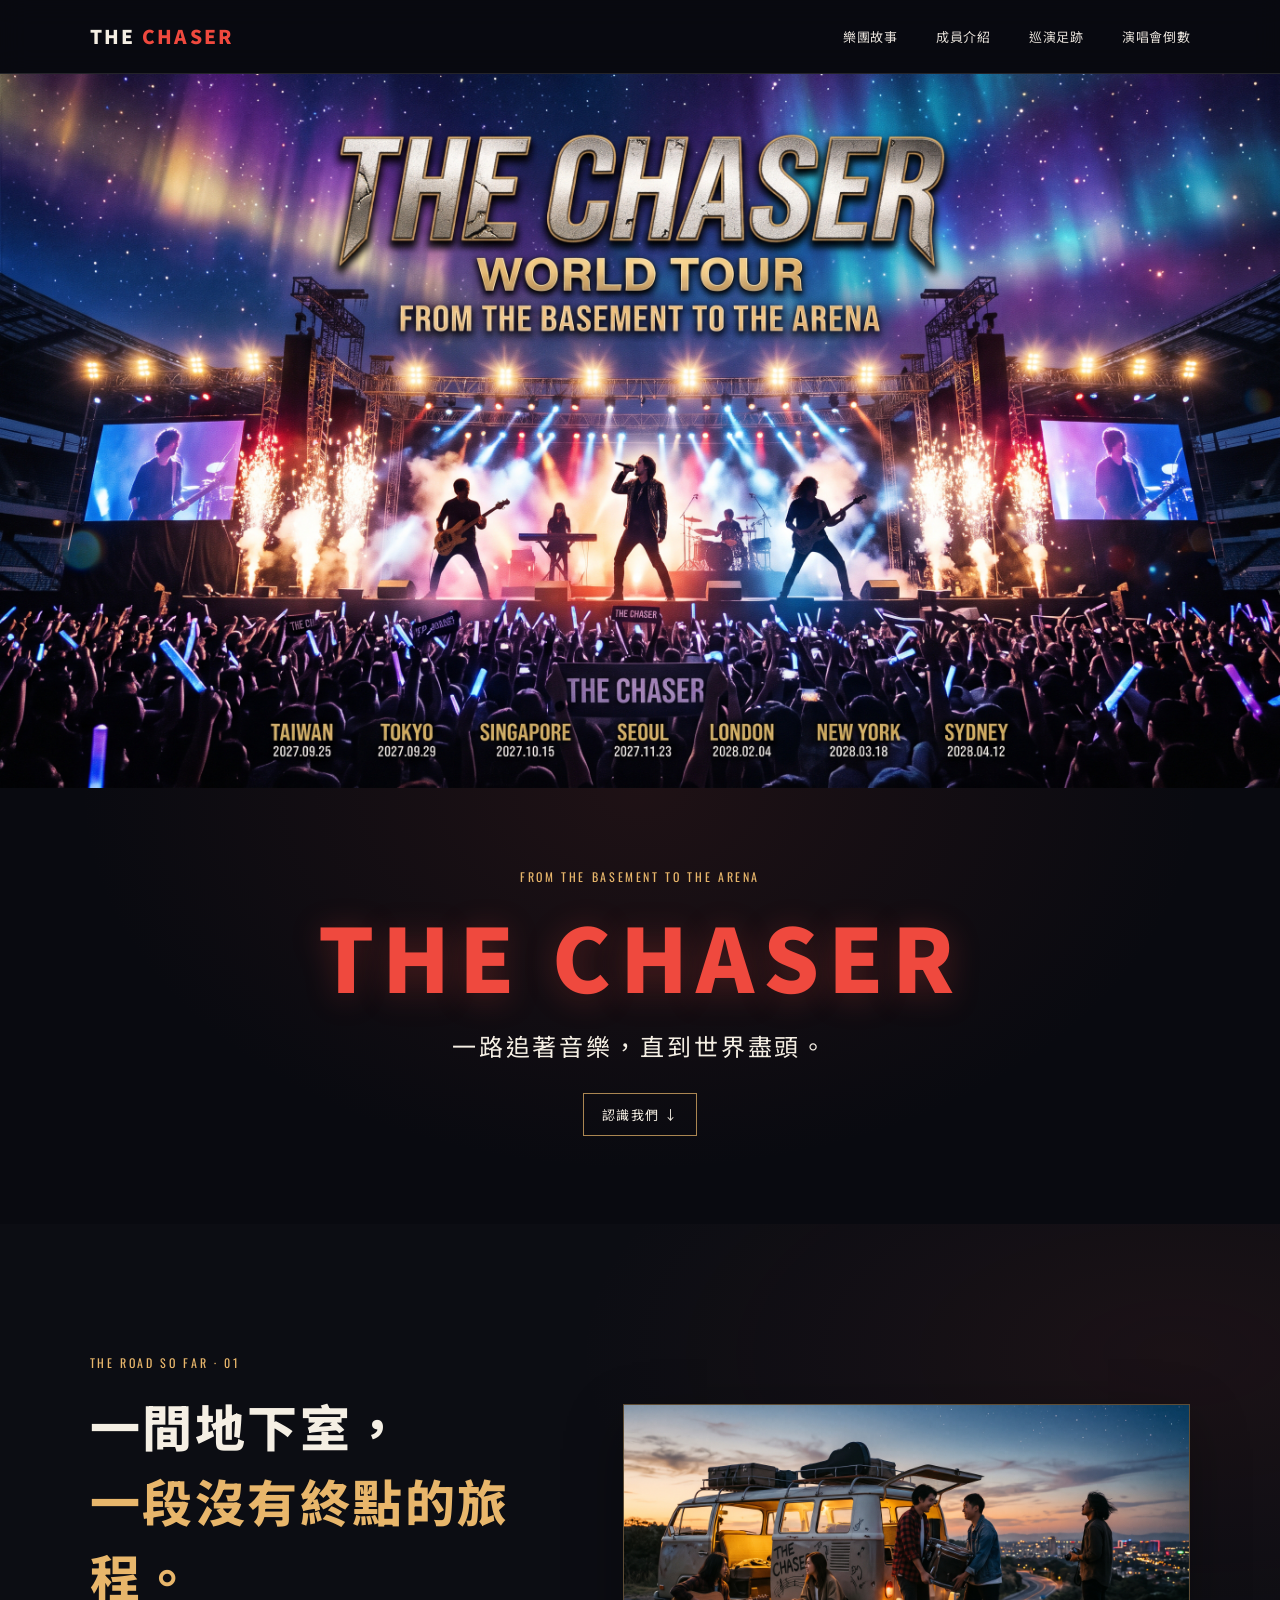
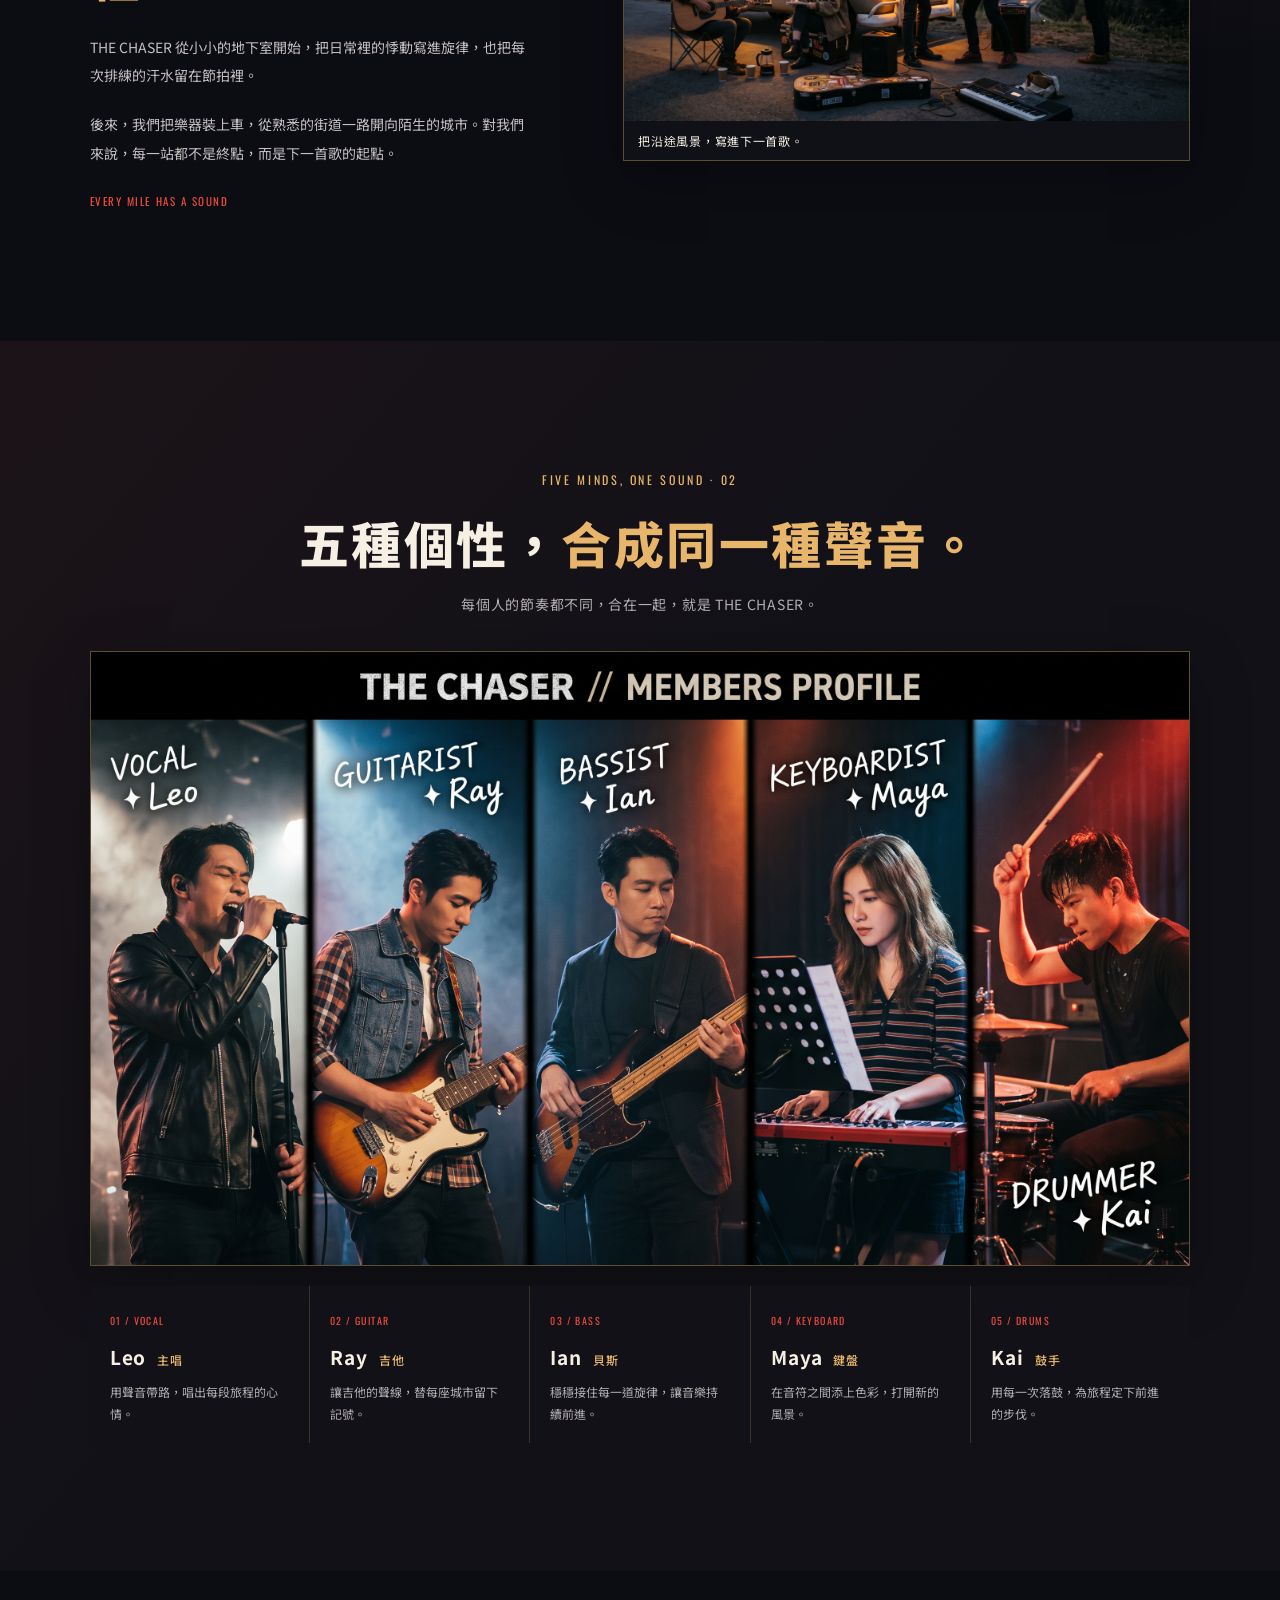
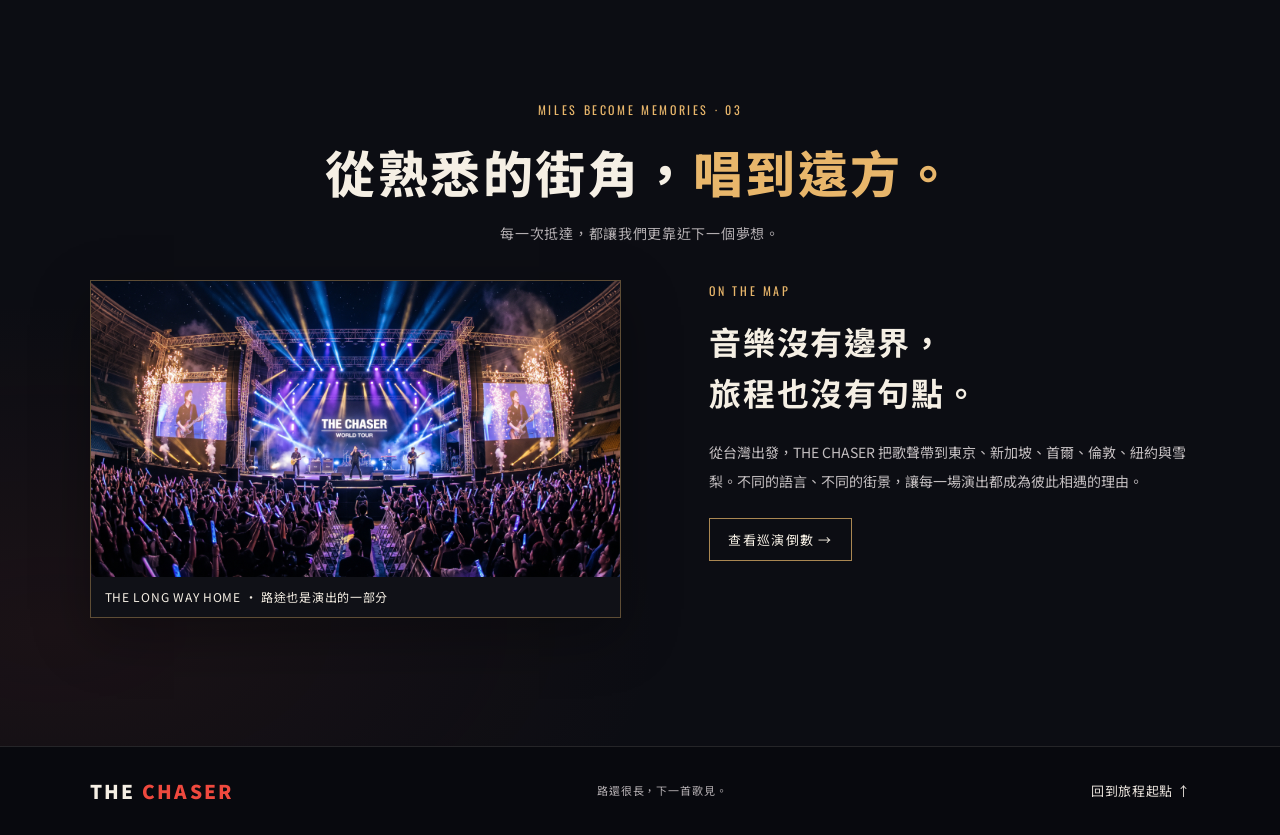
==== index.html @ 8a7b8b25 "1030" ====
<!DOCTYPE html>
<html lang="zh-Hant">
<head>
    <meta charset="UTF-8">
    <meta name="viewport" content="width=device-width, initial-scale=1.0">
    <meta name="theme-color" content="#090a10">
    <meta name="description" content="認識 THE CHASER：從地下室出發，帶著搖滾一路走向世界舞台。">
    <link rel="stylesheet" href="home.css">
    <title>THE CHASER｜從地下室到世界舞台</title>
</head>
<body>
    <header class="site-header">
        <a class="brand" href="#home" aria-label="THE CHASER 首頁">THE <span>CHASER</span></a>
        <nav class="site-nav" aria-label="主要導覽">
            <a href="#story">樂團故事</a>
            <a href="#members">成員介紹</a>
            <a href="#tour">巡演足跡</a>
            <a href="countdown.html">演唱會倒數</a>
        </nav>
    </header>

    <main>
        <section class="hero" id="home" aria-labelledby="hero-title">
            <figure class="hero-artwork">
                <img src="images/主視覺.jpg" alt="THE CHASER 世界巡演主視覺" fetchpriority="high" decoding="async" width="2752" height="1536">
            </figure>
            <div class="hero-content">
                <p class="eyebrow">FROM THE BASEMENT TO THE ARENA</p>
                <h1 id="hero-title">THE CHASER</h1>
                <p>一路追著音樂，直到世界盡頭。</p>
                <a class="hero-link" href="#story">認識我們 ↓</a>
            </div>
        </section>

        <section class="content-section story-section" id="story" aria-labelledby="story-title">
            <div class="section-inner story-layout">
                <div class="section-copy">
                    <p class="eyebrow">THE ROAD SO FAR · 01</p>
                    <h2 id="story-title">一間地下室，<br><span>一段沒有終點的旅程。</span></h2>
                    <p>THE CHASER 從小小的地下室開始，把日常裡的悸動寫進旋律，也把每次排練的汗水留在節拍裡。</p>
                    <p>後來，我們把樂器裝上車，從熟悉的街道一路開向陌生的城市。對我們來說，每一站都不是終點，而是下一首歌的起點。</p>
                    <span class="section-mark">EVERY MILE HAS A SOUND</span>
                </div>
                <figure class="band-photo">
                    <img src="images/故事.jpg" alt="THE CHASER 團員帶著樂器，在旅途中交流音樂" loading="lazy" decoding="async" width="2752" height="1536">
                    <figcaption>把沿途風景，寫進下一首歌。</figcaption>
                </figure>
            </div>
        </section>

        <section class="content-section members-section" id="members" aria-labelledby="members-title">
            <div class="section-inner">
                <div class="section-heading">
                    <p class="eyebrow">FIVE MINDS, ONE SOUND · 02</p>
                    <h2 id="members-title">五種個性，<span>合成同一種聲音。</span></h2>
                    <p>每個人的節奏都不同，合在一起，就是 THE CHASER。</p>
                </div>
                <figure class="band-photo members-photo">
                    <img src="images/介紹.jpg" alt="THE CHASER 五位成員與各自的樂器" loading="lazy" decoding="async" width="2752" height="1536">
                </figure>
                <div class="member-grid">
                    <article class="member-card">
                        <span class="member-number">01 / VOCAL</span>
                        <h3>Leo <span>主唱</span></h3>
                        <p>用聲音帶路，唱出每段旅程的心情。</p>
                    </article>
                    <article class="member-card">
                        <span class="member-number">02 / GUITAR</span>
                        <h3>Ray <span>吉他</span></h3>
                        <p>讓吉他的聲線，替每座城市留下記號。</p>
                    </article>
                    <article class="member-card">
                        <span class="member-number">03 / BASS</span>
                        <h3>Ian <span>貝斯</span></h3>
                        <p>穩穩接住每一道旋律，讓音樂持續前進。</p>
                    </article>
                    <article class="member-card">
                        <span class="member-number">04 / KEYBOARD</span>
                        <h3>Maya <span>鍵盤</span></h3>
                        <p>在音符之間添上色彩，打開新的風景。</p>
                    </article>
                    <article class="member-card">
                        <span class="member-number">05 / DRUMS</span>
                        <h3>Kai <span>鼓手</span></h3>
                        <p>用每一次落鼓，為旅程定下前進的步伐。</p>
                    </article>
                </div>
            </div>
        </section>

        <section class="content-section tour-section" id="tour" aria-labelledby="tour-title">
            <div class="section-inner">
                <div class="section-heading">
                    <p class="eyebrow">MILES BECOME MEMORIES · 03</p>
                    <h2 id="tour-title">從熟悉的街角，<span>唱到遠方。</span></h2>
                    <p>每一次抵達，都讓我們更靠近下一個夢想。</p>
                </div>
                <div class="tour-layout">
                    <figure class="band-photo tour-photo">
                        <img src="images/背景.jpg" alt="THE CHASER 團員與樂器停在夜色中的城市山坡" loading="lazy" decoding="async" width="2752" height="1536">
                        <figcaption>THE LONG WAY HOME · 路途也是演出的一部分</figcaption>
                    </figure>
                    <div class="section-copy tour-copy">
                        <p class="eyebrow">ON THE MAP</p>
                        <h3>音樂沒有邊界，<br>旅程也沒有句點。</h3>
                        <p>從台灣出發，THE CHASER 把歌聲帶到東京、新加坡、首爾、倫敦、紐約與雪梨。不同的語言、不同的街景，讓每一場演出都成為彼此相遇的理由。</p>
                        <a class="hero-link" href="countdown.html">查看巡演倒數 →</a>
                    </div>
                </div>
            </div>
        </section>
    </main>

    <footer class="site-footer">
        <a class="brand" href="#home">THE <span>CHASER</span></a>
        <p>路還很長，下一首歌見。</p>
        <a class="back-to-top" href="#home">回到旅程起點 ↑</a>
    </footer>
</body>
</html>
---- home.css ----
@import url('https://fonts.googleapis.com/css2?family=Noto+Sans+TC:wght@400;500;600;700;800;900&family=Oswald:wght@400;500;600;700&display=swap');

:root {
    color-scheme: dark;
    --ink: #090a10;
    --panel: #101117;
    --paper: #f5efe4;
    --muted: #b2adb0;
    --red: #ef493e;
    --gold: #e8b66b;
    --header-height: 74px;
}

* {
    box-sizing: border-box;
}

html {
    scroll-behavior: smooth;
    scroll-padding-top: calc(var(--header-height) + 20px);
}

body {
    min-width: 320px;
    margin: 0;
    background: var(--ink);
    color: var(--paper);
    font-family: 'Noto Sans TC', 'Microsoft JhengHei', sans-serif;
    line-height: 1.8;
}

a {
    color: inherit;
}

.site-header {
    position: fixed;
    inset: 0 0 auto;
    z-index: 10;
    display: flex;
    align-items: center;
    justify-content: space-between;
    min-height: var(--header-height);
    padding: 0 clamp(22px, 7vw, 112px);
    border-bottom: 1px solid rgb(245 239 228 / 12%);
    background: rgb(9 10 16 / 88%);
    backdrop-filter: blur(14px);
}

.brand {
    color: var(--paper);
    font-size: 19px;
    font-weight: 900;
    letter-spacing: .12em;
    text-decoration: none;
    white-space: nowrap;
}

.brand span {
    color: var(--red);
}

.site-nav {
    display: flex;
    gap: clamp(14px, 3vw, 40px);
}

.site-nav a,
.back-to-top {
    color: #e6e0d9;
    font-size: 13px;
    letter-spacing: .05em;
    text-decoration: none;
    transition: color .2s ease;
}

.site-nav a:hover,
.site-nav a:focus-visible,
.back-to-top:hover,
.back-to-top:focus-visible {
    color: var(--gold);
}

.hero {
    padding-top: var(--header-height);
    text-align: center;
}

.hero-artwork {
    margin: 0;
    background: var(--ink);
}

.hero-artwork img,
.band-photo img {
    display: block;
    width: 100%;
    height: auto;
}

.hero-content {
    padding: clamp(38px, 7vw, 78px) 24px clamp(50px, 8vw, 88px);
    background: radial-gradient(ellipse at center top, rgb(117 47 42 / 20%), transparent 62%);
}

.eyebrow {
    margin: 0 0 14px;
    color: var(--gold);
    font-family: 'Oswald', sans-serif;
    font-size: 12px;
    letter-spacing: .22em;
}

.hero h1 {
    margin: 0;
    color: var(--red);
    font-size: clamp(42px, 9vw, 88px);
    font-weight: 900;
    letter-spacing: .1em;
    line-height: 1.2;
    overflow-wrap: anywhere;
    text-shadow: 0 4px 32px rgb(239 73 62 / 28%);
}

.hero-content > p:not(.eyebrow) {
    margin: 16px 0 0;
    color: var(--paper);
    font-size: clamp(16px, 2.5vw, 24px);
    letter-spacing: .12em;
}

.hero-link {
    display: inline-flex;
    margin-top: 26px;
    padding: 9px 18px;
    border: 1px solid rgb(232 182 107 / 72%);
    color: var(--paper);
    font-size: 13px;
    letter-spacing: .1em;
    text-decoration: none;
    transition: background .2s ease, color .2s ease;
}

.hero-link:hover,
.hero-link:focus-visible {
    background: var(--gold);
    color: var(--ink);
}

.content-section {
    padding: clamp(76px, 10vw, 136px) clamp(22px, 7vw, 112px);
    scroll-margin-top: var(--header-height);
}

.section-inner {
    width: min(1120px, 100%);
    margin: 0 auto;
}

.story-section {
    background:
        radial-gradient(ellipse at 92% 18%, rgb(117 47 42 / 14%), transparent 36%),
        #0c0d13;
}

.story-layout,
.tour-layout {
    display: grid;
    grid-template-columns: .88fr 1.12fr;
    align-items: center;
    gap: clamp(32px, 7vw, 88px);
}

.section-copy h2,
.section-heading h2 {
    margin: 0;
    color: var(--paper);
    font-size: clamp(30px, 4.5vw, 50px);
    font-weight: 800;
    letter-spacing: .05em;
    line-height: 1.5;
}

.section-copy h2 span,
.section-heading h2 span {
    color: var(--gold);
}

.section-copy > p:not(.eyebrow) {
    max-width: 490px;
    margin: 20px 0 0;
    color: #c3bec0;
    font-size: 14px;
    line-height: 2.05;
}

.section-mark {
    display: inline-block;
    margin-top: 24px;
    color: var(--red);
    font-family: 'Oswald', sans-serif;
    font-size: 11px;
    letter-spacing: .14em;
    overflow-wrap: anywhere;
}

.band-photo {
    min-width: 0;
    margin: 0;
    overflow: hidden;
    border: 1px solid rgb(232 182 107 / 36%);
    background: var(--panel);
    box-shadow: 0 18px 55px rgb(0 0 0 / 30%);
}

.band-photo figcaption {
    padding: 9px 14px;
    color: var(--paper);
    font-size: 12px;
    letter-spacing: .06em;
}

.members-section {
    background:
        linear-gradient(130deg, rgb(80 31 32 / 17%), transparent 48%),
        #111117;
}

.section-heading {
    margin: 0 0 34px;
    text-align: center;
}

.section-heading > p:last-child {
    margin: 12px 0 0;
    color: var(--muted);
    font-size: 14px;
    letter-spacing: .05em;
}

.member-grid {
    display: grid;
    grid-template-columns: repeat(5, minmax(0, 1fr));
    gap: 1px;
    margin-top: 20px;
    background: rgb(232 182 107 / 20%);
}

.member-card {
    min-height: 150px;
    padding: 18px clamp(12px, 1.8vw, 20px);
    background: #111117;
}

.member-number {
    color: var(--red);
    font-family: 'Oswald', sans-serif;
    font-size: 10px;
    letter-spacing: .14em;
}

.member-card h3,
.tour-copy h3 {
    margin: 7px 0 2px;
    color: var(--paper);
    font-size: 19px;
    letter-spacing: .05em;
}

.member-card h3 span {
    margin-left: 6px;
    color: var(--gold);
    font-size: 12px;
    font-weight: 500;
}

.member-card p {
    margin: 7px 0 0;
    color: var(--muted);
    font-size: 12px;
    line-height: 1.8;
}

.tour-section {
    background:
        radial-gradient(ellipse at 4% 85%, rgb(111 47 41 / 15%), transparent 35%),
        #0c0d13;
}

.tour-layout {
    grid-template-columns: 1.05fr .95fr;
    align-items: start;
}

.tour-copy h3 {
    margin: 0;
    font-size: clamp(22px, 3vw, 32px);
    line-height: 1.6;
}

.tour-copy .hero-link {
    margin-top: 22px;
}

.site-footer {
    display: flex;
    align-items: center;
    justify-content: space-between;
    gap: 20px;
    padding: 27px clamp(22px, 7vw, 112px);
    border-top: 1px solid rgb(245 239 228 / 12%);
    background: #08090e;
}

.site-footer p {
    margin: 0;
    color: var(--muted);
    font-size: 11px;
    letter-spacing: .08em;
}

:focus-visible {
    outline: 2px solid var(--gold);
    outline-offset: 4px;
}

@media (max-width: 760px) {
    :root {
        --header-height: 66px;
    }

    .site-header {
        padding: 0 16px;
    }

    .site-nav {
        gap: clamp(8px, 2vw, 16px);
    }

    .site-nav a {
        font-size: 11px;
        letter-spacing: 0;
    }

    .brand {
        font-size: 15px;
        letter-spacing: .04em;
    }

    .story-layout,
    .tour-layout {
        grid-template-columns: 1fr;
    }

    .story-layout {
        gap: 30px;
    }

    .tour-layout {
        gap: 28px;
    }

    .member-grid {
        grid-template-columns: repeat(2, minmax(0, 1fr));
    }

    .site-footer {
        flex-wrap: wrap;
    }
}

@media (max-width: 430px) {
    .site-header {
        padding: 0 10px;
    }

    .site-nav {
        gap: 7px;
    }

    .site-nav a {
        font-size: 10px;
    }

    .brand {
        font-size: 12px;
        letter-spacing: 0;
    }

    .member-grid {
        grid-template-columns: 1fr;
    }

    .site-footer {
        justify-content: center;
        text-align: center;
    }

    .site-footer p {
        order: 1;
        width: 100%;
    }
}

@media (prefers-reduced-motion: reduce) {
    html {
        scroll-behavior: auto;
    }

    *,
    *::before,
    *::after {
        transition-duration: .01ms !important;
    }
}
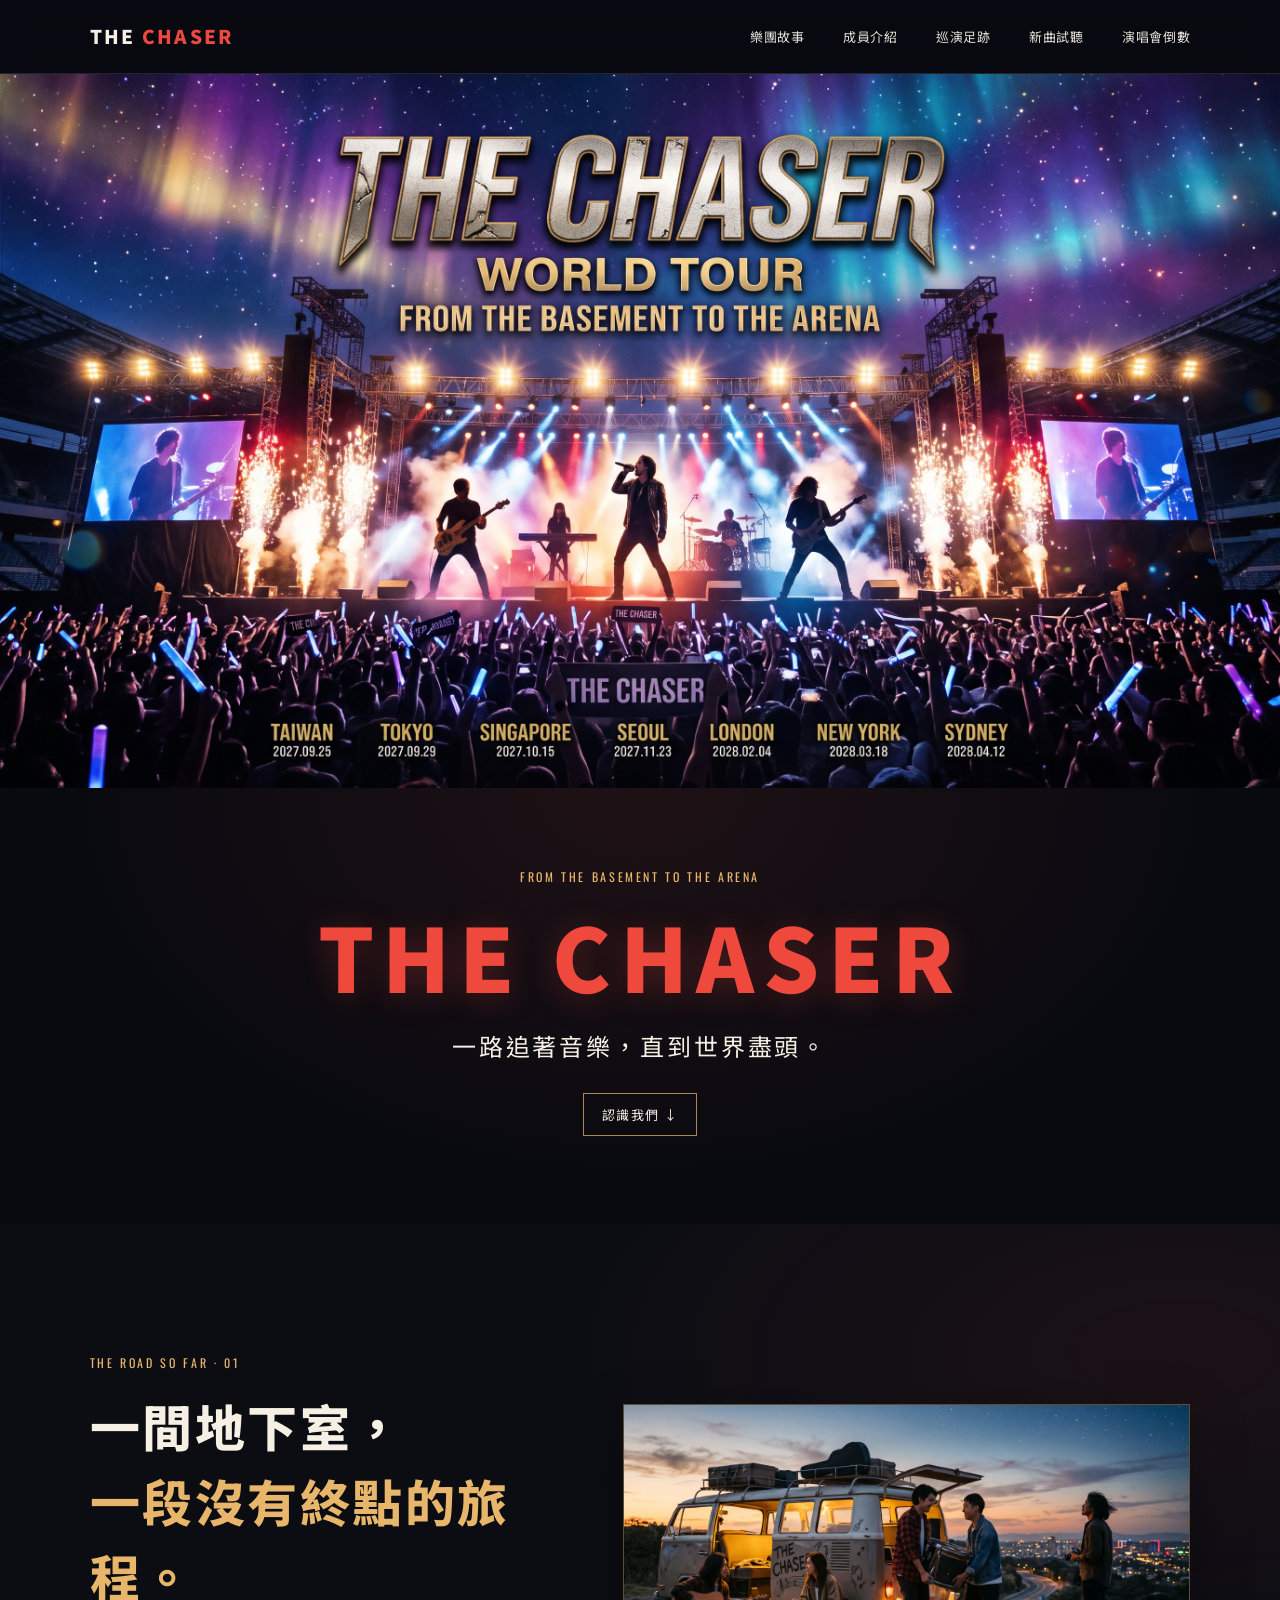
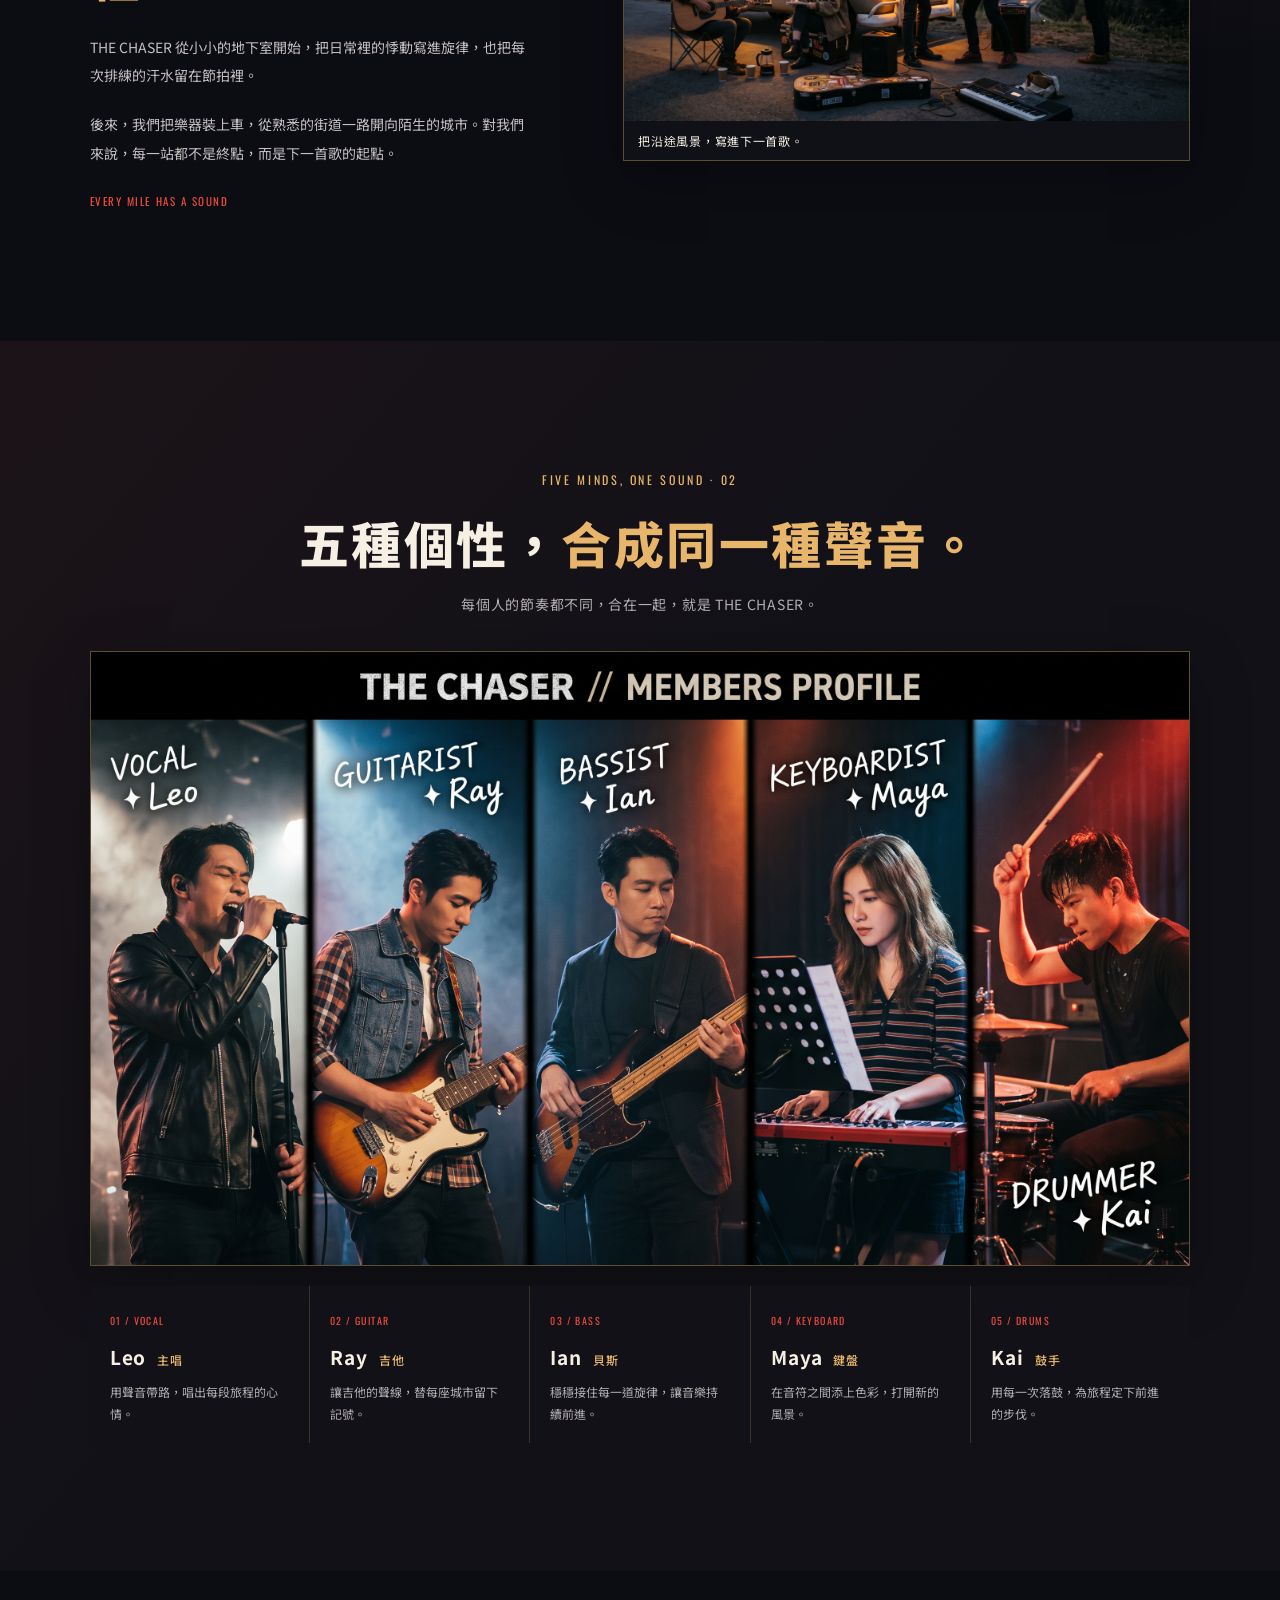
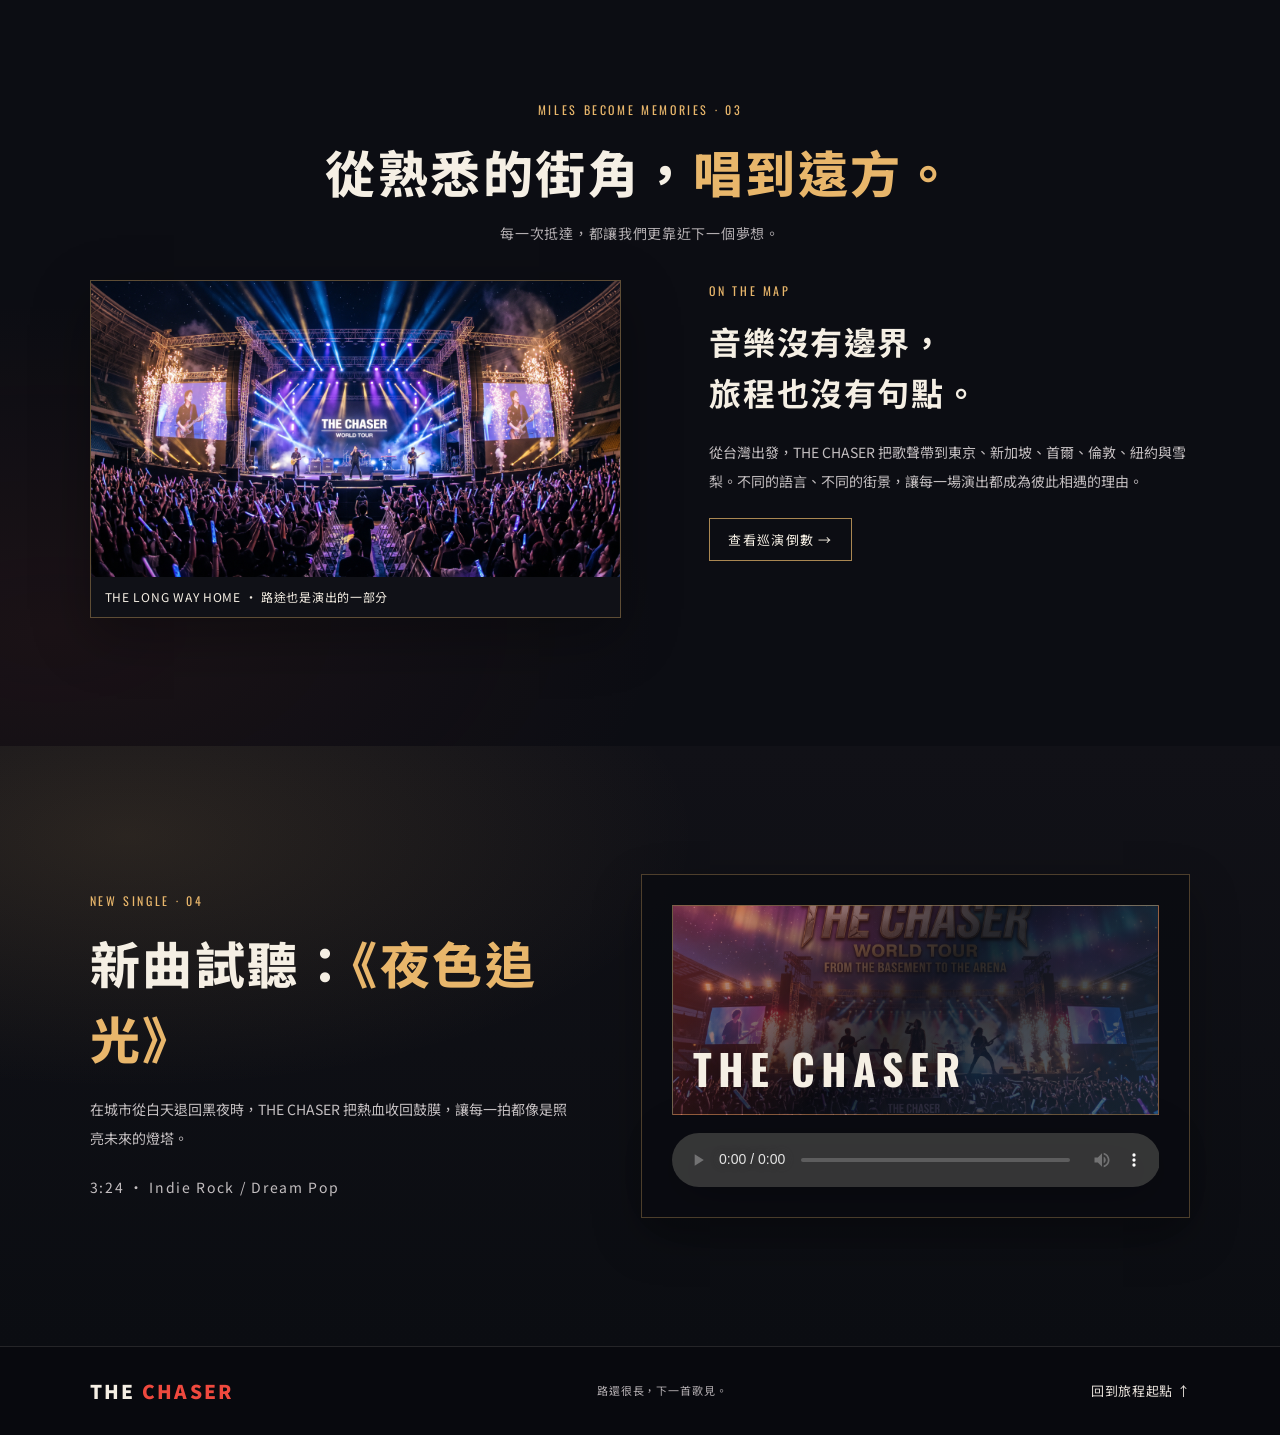
==== commit b14a50c5: "1031" ====
--- a/index.html
+++ b/index.html
@@ -15,6 +15,7 @@
             <a href="#story">樂團故事</a>
             <a href="#members">成員介紹</a>
             <a href="#tour">巡演足跡</a>
+            <a href="#music">新曲試聽</a>
             <a href="countdown.html">演唱會倒數</a>
         </nav>
     </header>
@@ -109,6 +110,27 @@
                 </div>
             </div>
         </section>
+
+        <section class="content-section music-section" id="music" aria-labelledby="music-title">
+            <div class="section-inner music-layout">
+                <div class="section-copy">
+                    <p class="eyebrow">NEW SINGLE · 04</p>
+                    <h2 id="music-title">新曲試聽：<span>《夜色追光》</span></h2>
+                    <p>在城市從白天退回黑夜時，THE CHASER 把熱血收回鼓膜，讓每一拍都像是照亮未來的燈塔。</p>
+                    <p class="music-meta">3:24 · Indie Rock / Dream Pop</p>
+                </div>
+
+                <div class="music-player" aria-label="新曲試聽播放器">
+                    <div class="album-art" aria-hidden="true">
+                        <span>THE CHASER</span>
+                    </div>
+                    <audio controls preload="metadata" aria-label="新曲《夜色追光》試聽">
+                        <source src="https://www.soundhelix.com/examples/mp3/SoundHelix-Song-1.mp3" type="audio/mpeg">
+                        您的瀏覽器不支援音訊播放。
+                    </audio>
+                </div>
+            </div>
+        </section>
     </main>
 
     <footer class="site-footer">
--- a/home.css
+++ b/home.css
@@ -302,6 +302,64 @@
     margin-top: 22px;
 }
 
+.music-section {
+    background:
+        radial-gradient(ellipse at 10% 15%, rgb(232 182 107 / 12%), transparent 35%),
+        linear-gradient(180deg, #111117 0%, #0b0d12 100%);
+}
+
+.music-layout {
+    display: grid;
+    grid-template-columns: .94fr 1.06fr;
+    align-items: center;
+    gap: clamp(26px, 5vw, 72px);
+}
+
+.music-meta {
+    margin-top: 18px;
+    color: var(--gold);
+    font-size: 12px;
+    letter-spacing: .12em;
+}
+
+.music-player {
+    display: grid;
+    gap: 18px;
+    padding: clamp(18px, 3vw, 30px);
+    border: 1px solid rgb(232 182 107 / 30%);
+    background: rgba(10, 12, 17, 0.9);
+    box-shadow: 0 18px 45px rgb(0 0 0 / 28%);
+}
+
+.album-art {
+    display: flex;
+    align-items: end;
+    min-height: 210px;
+    padding: 22px 20px;
+    border: 1px solid rgb(232 182 107 / 42%);
+    background:
+        linear-gradient(135deg, rgb(239 73 62 / 38%) 0%, rgb(14 14 20 / 88%) 48%, rgb(35 53 72 / 68%) 100%),
+        url('images/主視覺.jpg') center/cover no-repeat;
+    color: var(--paper);
+    font-family: 'Oswald', sans-serif;
+    font-size: clamp(24px, 5vw, 42px);
+    font-weight: 700;
+    letter-spacing: .14em;
+    text-transform: uppercase;
+}
+
+.album-art span {
+    display: inline-block;
+    max-width: 70%;
+    line-height: 1.1;
+    text-shadow: 0 4px 22px rgb(0 0 0 / 45%);
+}
+
+.music-player audio {
+    width: 100%;
+    filter: drop-shadow(0 10px 24px rgb(0 0 0 / 25%));
+}
+
 .site-footer {
     display: flex;
     align-items: center;
@@ -348,7 +406,8 @@
     }
 
     .story-layout,
-    .tour-layout {
+    .tour-layout,
+    .music-layout {
         grid-template-columns: 1fr;
     }
 
@@ -358,6 +417,10 @@
 
     .tour-layout {
         gap: 28px;
+    }
+
+    .music-layout {
+        gap: 20px;
     }
 
     .member-grid {
